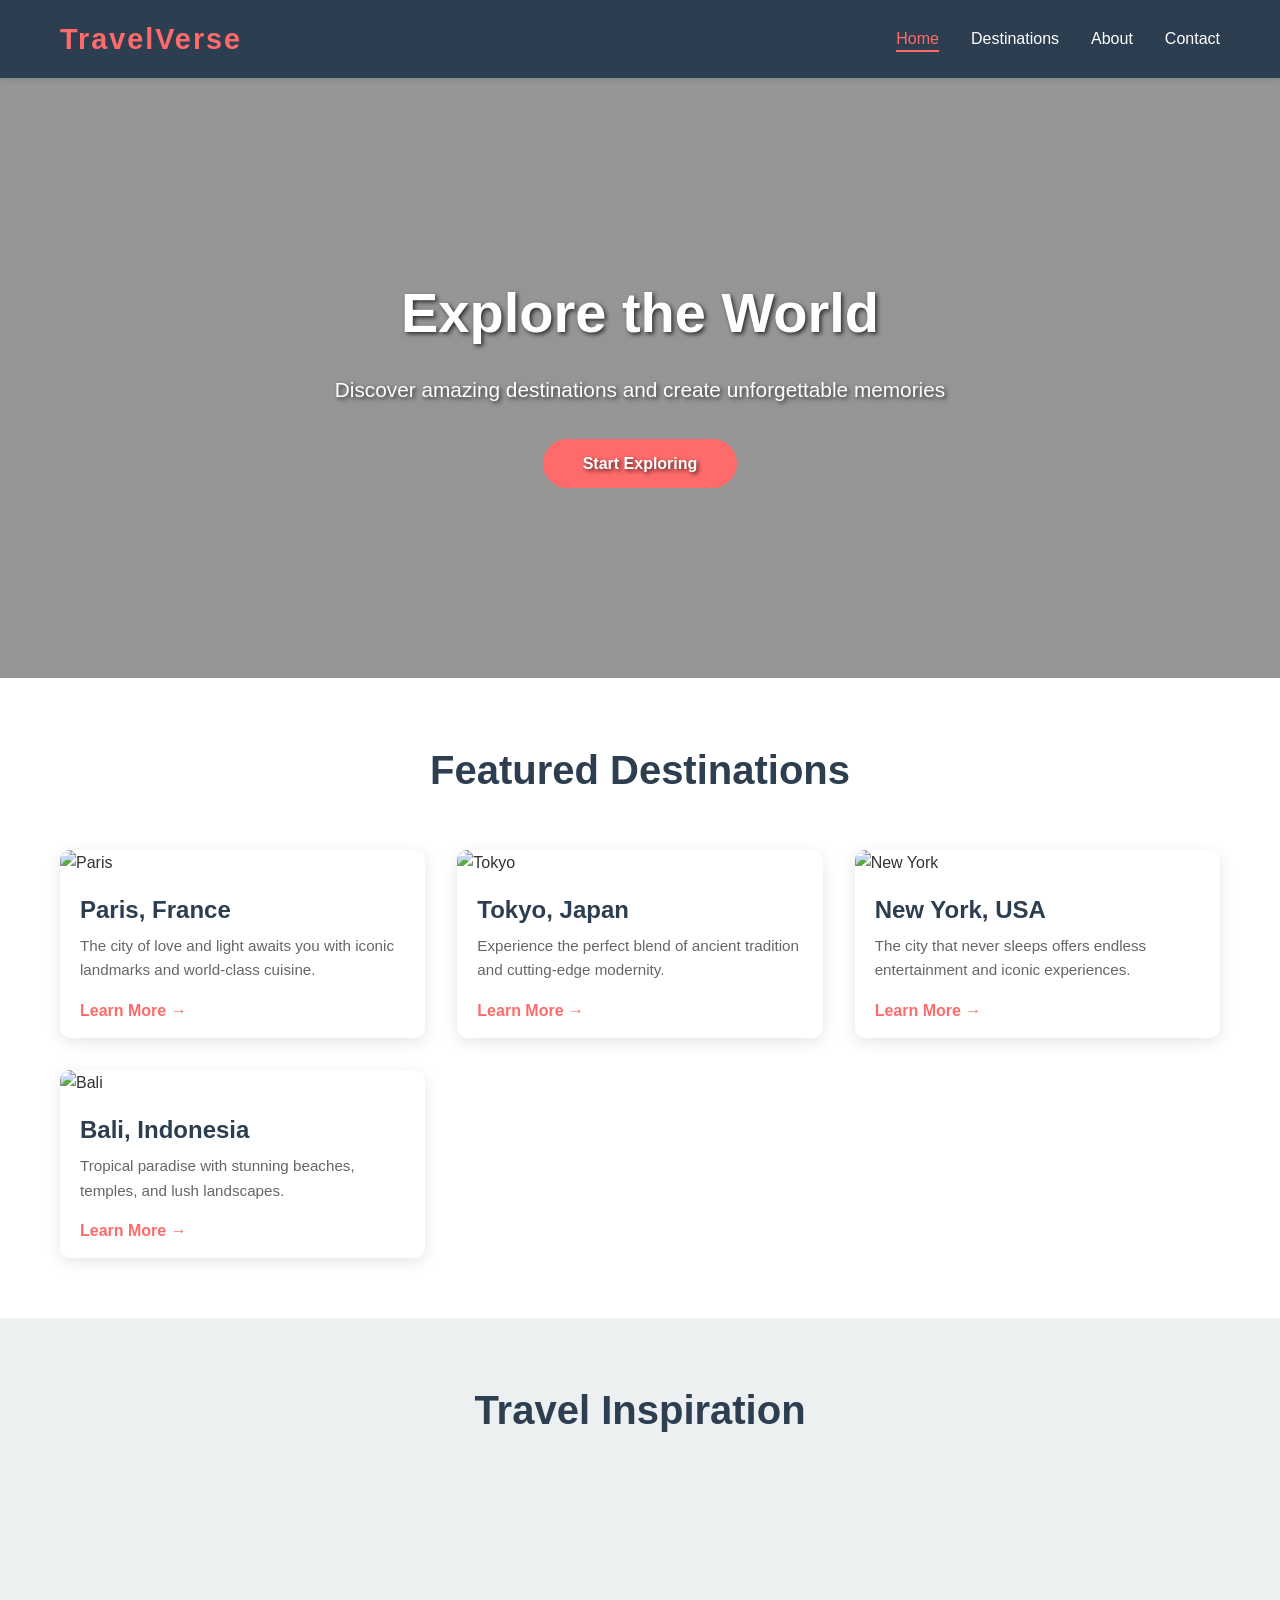
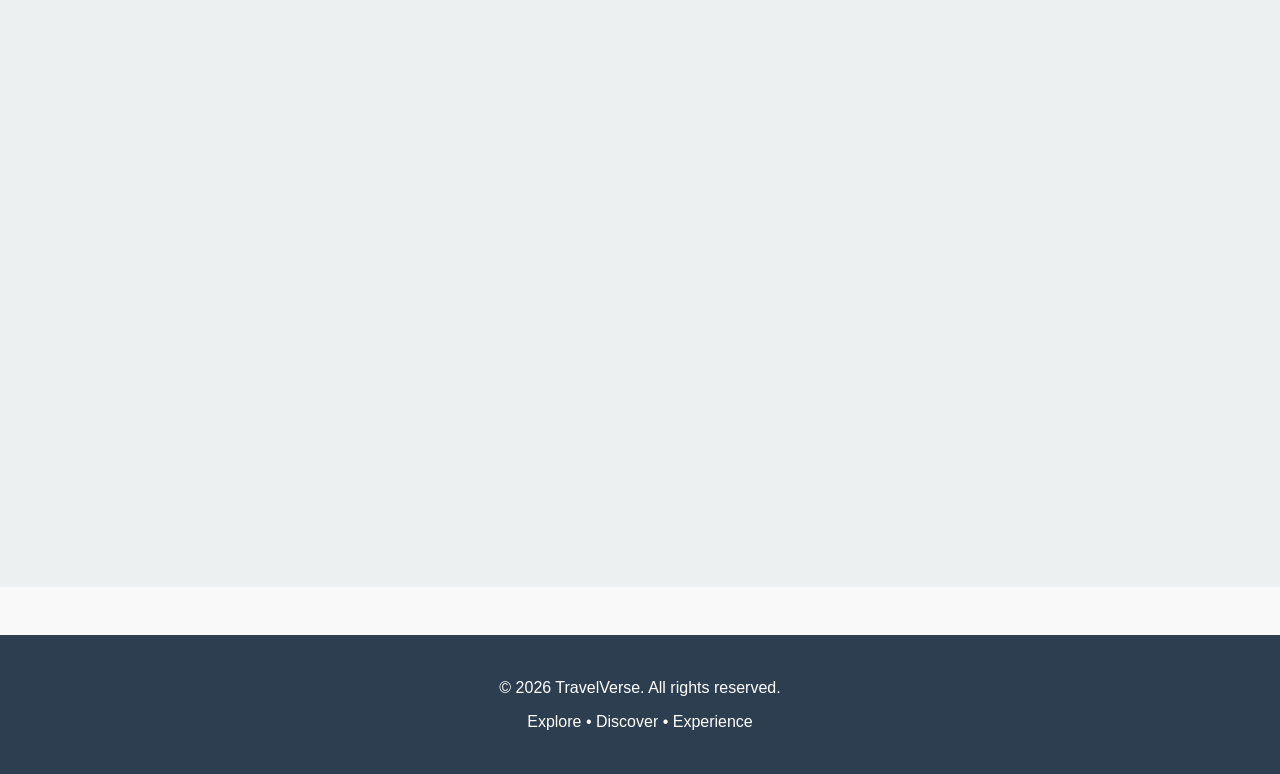
==== Index.html @ 32596ec9 "Add files via upload" ====
<!DOCTYPE html>
<html lang="en">
<head>
    <meta charset="UTF-8">
    <meta name="viewport" content="width=device-width, initial-scale=1.0">
    <meta name="description" content="Discover amazing travel destinations around the world. Plan your next adventure with us.">
    <meta name="keywords" content="travel, destinations, adventure, tourism">
    <meta name="author" content="Travel Website">
    <title>TravelVerse - Explore the World</title>
    <style>
        /* Global Styles */
        * {
            margin: 0;
            padding: 0;
            box-sizing: border-box;
        }

        :root {
            --primary-color: #FF6B6B;
            --secondary-color: #4ECDC4;
            --dark-color: #2c3e50;
            --light-color: #ecf0f1;
            --text-color: #333;
            --border-color: #ddd;
        }

        html {
            scroll-behavior: smooth;
        }

        body {
            font-family: 'Segoe UI', Tahoma, Geneva, Verdana, sans-serif;
            line-height: 1.6;
            color: var(--text-color);
            background-color: #f9f9f9;
        }

        .container {
            max-width: 1200px;
            margin: 0 auto;
            padding: 0 20px;
        }

        /* Navigation Bar */
        .navbar {
            background-color: var(--dark-color);
            padding: 1rem 0;
            position: sticky;
            top: 0;
            z-index: 100;
            box-shadow: 0 2px 5px rgba(0, 0, 0, 0.1);
        }

        .navbar .container {
            display: flex;
            justify-content: space-between;
            align-items: center;
        }

        .logo {
            color: var(--primary-color);
            font-size: 1.8rem;
            font-weight: bold;
            letter-spacing: 2px;
        }

        .nav-menu {
            display: flex;
            list-style: none;
            gap: 2rem;
        }

        .nav-menu a {
            color: white;
            text-decoration: none;
            font-weight: 500;
            position: relative;
            padding-bottom: 5px;
        }

        .nav-menu a:hover,
        .nav-menu a.active {
            color: var(--primary-color);
        }

        .nav-menu a::after {
            content: '';
            position: absolute;
            bottom: 0;
            left: 0;
            width: 0;
            height: 2px;
            background-color: var(--primary-color);
        }

        .nav-menu a:hover::after,
        .nav-menu a.active::after {
            width: 100%;
        }

        /* Hero Section */
        .hero {
            position: relative;
            height: 600px;
            overflow: hidden;
            display: flex;
            align-items: center;
            justify-content: center;
            background: linear-gradient(rgba(0, 0, 0, 0.4), rgba(0, 0, 0, 0.4)), url('https://images.unsplash.com/photo-1488646953014-85cb44e25828?w=1200&h=600&fit=crop') center/cover;
        }

        .hero-content {
            position: relative;
            z-index: 5;
            text-align: center;
            color: white;
            text-shadow: 2px 2px 4px rgba(0, 0, 0, 0.7);
        }

        .hero-content h1 {
            font-size: 3.5rem;
            margin-bottom: 1rem;
        }

        .hero-content p {
            font-size: 1.3rem;
            margin-bottom: 2rem;
        }

        .cta-button {
            display: inline-block;
            padding: 12px 40px;
            background-color: var(--primary-color);
            color: white;
            text-decoration: none;
            border-radius: 50px;
            font-weight: bold;
        }

        .cta-button:hover {
            background-color: #ff5252;
        }

        /* Featured Section */
        .featured {
            padding: 60px 0;
            background-color: white;
        }

        .featured h2 {
            text-align: center;
            font-size: 2.5rem;
            margin-bottom: 3rem;
            color: var(--dark-color);
        }

        .destination-grid {
            display: grid;
            grid-template-columns: repeat(auto-fit, minmax(280px, 1fr));
            gap: 2rem;
        }

        .destination-card {
            background: white;
            border-radius: 10px;
            overflow: hidden;
            box-shadow: 0 4px 15px rgba(0, 0, 0, 0.1);
            cursor: pointer;
        }

        .destination-card:hover {
            box-shadow: 0 8px 25px rgba(0, 0, 0, 0.2);
        }

        .destination-card img {
            width: 100%;
            height: 250px;
            object-fit: cover;
        }

        .destination-card h3 {
            padding: 15px 20px 5px;
            color: var(--dark-color);
            font-size: 1.5rem;
        }

        .destination-card p {
            padding: 0 20px;
            color: #666;
            font-size: 0.95rem;
        }

        .card-link {
            display: inline-block;
            padding: 15px 20px;
            color: var(--primary-color);
            text-decoration: none;
            font-weight: bold;
        }

        .card-link:hover {
            color: #ff5252;
        }

        /* Video Section */
        .video-section {
            padding: 60px 0;
            background-color: var(--light-color);
        }

        .video-section h2 {
            text-align: center;
            font-size: 2.5rem;
            margin-bottom: 2rem;
            color: var(--dark-color);
        }

        .video-container {
            position: relative;
            padding-bottom: 56.25%;
            height: 0;
            overflow: hidden;
            border-radius: 10px;
        }

        .video-container iframe {
            position: absolute;
            top: 0;
            left: 0;
            width: 100%;
            height: 100%;
        }

        /* Footer */
        footer {
            background-color: var(--dark-color);
            color: white;
            text-align: center;
            padding: 2rem 0;
            margin-top: 3rem;
        }

        footer p {
            margin: 0.5rem 0;
        }

        /* Responsive Design */
        @media (max-width: 768px) {
            .nav-menu {
                gap: 1rem;
            }

            .hero-content h1 {
                font-size: 2rem;
            }

            .hero-content p {
                font-size: 1rem;
            }

            .featured h2,
            .video-section h2 {
                font-size: 1.8rem;
            }
        }

        @media (max-width: 480px) {
            .nav-menu {
                flex-direction: column;
                gap: 0.5rem;
            }

            .hero {
                height: 400px;
            }

            .hero-content h1 {
                font-size: 1.5rem;
            }

            .destination-grid {
                grid-template-columns: 1fr;
            }
        }
    </style>
</head>
<body>
    <!-- Navigation -->
    <nav class="navbar">
        <div class="container">
            <div class="logo">TravelVerse</div>
            <ul class="nav-menu">
                <li><a href="./index.html" class="active">Home</a></li>
                <li><a href="./destinations.html">Destinations</a></li>
                <li><a href="./about.html">About</a></li>
                <li><a href="./contact.html">Contact</a></li>
            </ul>
        </div>
    </nav>

    <!-- Hero Section with Background Image -->
    <section class="hero">
        <div class="hero-content">
            <h1>Explore the World</h1>
            <p>Discover amazing destinations and create unforgettable memories</p>
            <a href="./destinations.html" class="cta-button">Start Exploring</a>
        </div>
    </section>

    <!-- Featured Destinations -->
    <section class="featured">
        <div class="container">
            <h2>Featured Destinations</h2>
            <div class="destination-grid">
                <div class="destination-card">
                    <img src="https://images.unsplash.com/photo-1502602898657-3e91760cbb34?w=400&h=300&fit=crop" alt="Paris">
                    <h3>Paris, France</h3>
                    <p>The city of love and light awaits you with iconic landmarks and world-class cuisine.</p>
                    <a href="./destinations.html#paris" class="card-link">Learn More →</a>
                </div>
                <div class="destination-card">
                    <img src="https://images.unsplash.com/photo-1506905925346-21bda4d32df4?w=400&h=300&fit=crop" alt="Tokyo">
                    <h3>Tokyo, Japan</h3>
                    <p>Experience the perfect blend of ancient tradition and cutting-edge modernity.</p>
                    <a href="./destinations.html#tokyo" class="card-link">Learn More →</a>
                </div>
                <div class="destination-card">
                    <img src="https://images.unsplash.com/photo-1560707303-4e980ce876ad?w=400&h=300&fit=crop" alt="New York">
                    <h3>New York, USA</h3>
                    <p>The city that never sleeps offers endless entertainment and iconic experiences.</p>
                    <a href="./destinations.html#newyork" class="card-link">Learn More →</a>
                </div>
                <div class="destination-card">
                    <img src="https://images.unsplash.com/photo-1537209617988-5f58a04f3150?w=400&h=300&fit=crop" alt="Bali">
                    <h3>Bali, Indonesia</h3>
                    <p>Tropical paradise with stunning beaches, temples, and lush landscapes.</p>
                    <a href="./destinations.html#bali" class="card-link">Learn More →</a>
                </div>
            </div>
        </div>
    </section>

    <!-- Video Section -->
    <section class="video-section">
        <div class="container">
            <h2>Travel Inspiration</h2>
            <div class="video-container">
                <iframe width="100%" height="400" src="https://www.youtube.com/embed/7KvN2XffLmY" title="World Travel Video" frameborder="0" allow="accelerometer; autoplay; clipboard-write; encrypted-media; gyroscope; picture-in-picture" allowfullscreen></iframe>
            </div>
        </div>
    </section>

    <!-- Footer -->
    <footer>
        <div class="container">
            <p>&copy; 2026 TravelVerse. All rights reserved.</p>
            <p>Explore • Discover • Experience</p>
        </div>
    </footer>

    <script src="./js/main.js"></script>
</body>
</html>
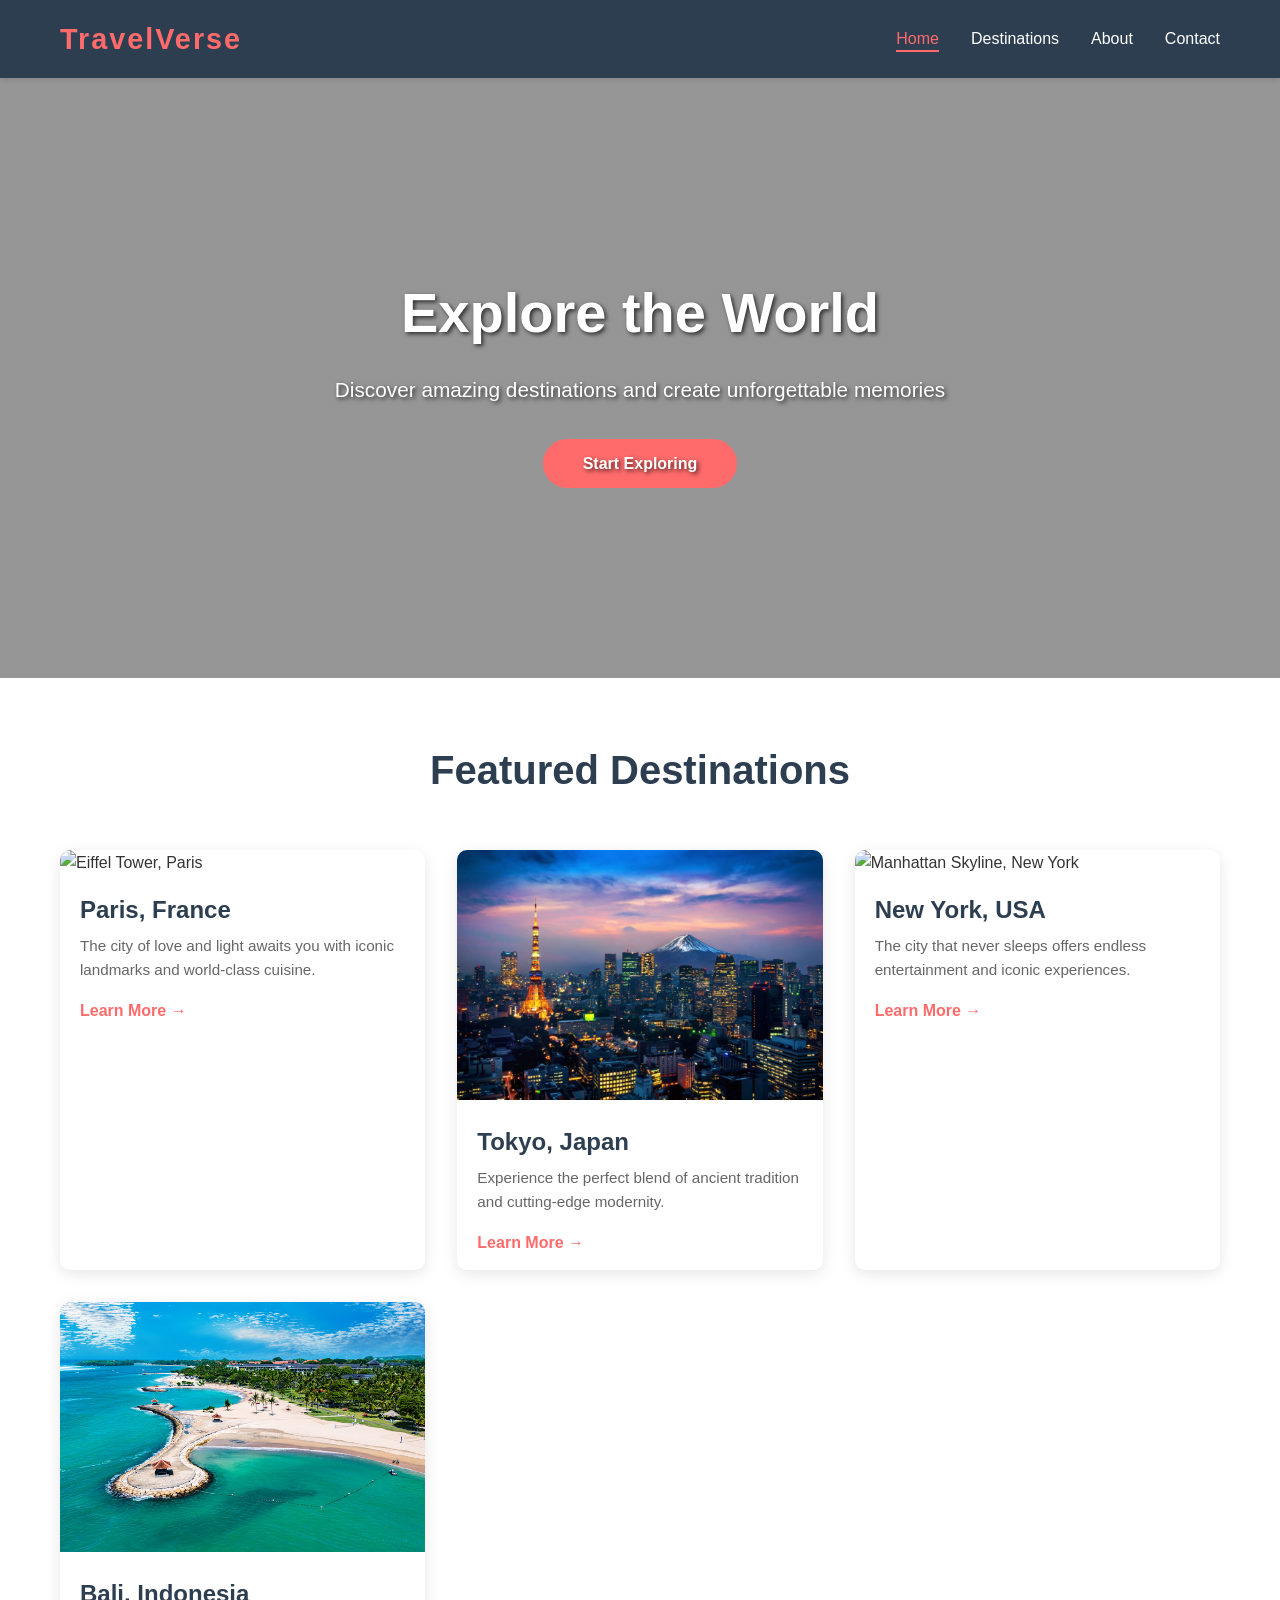
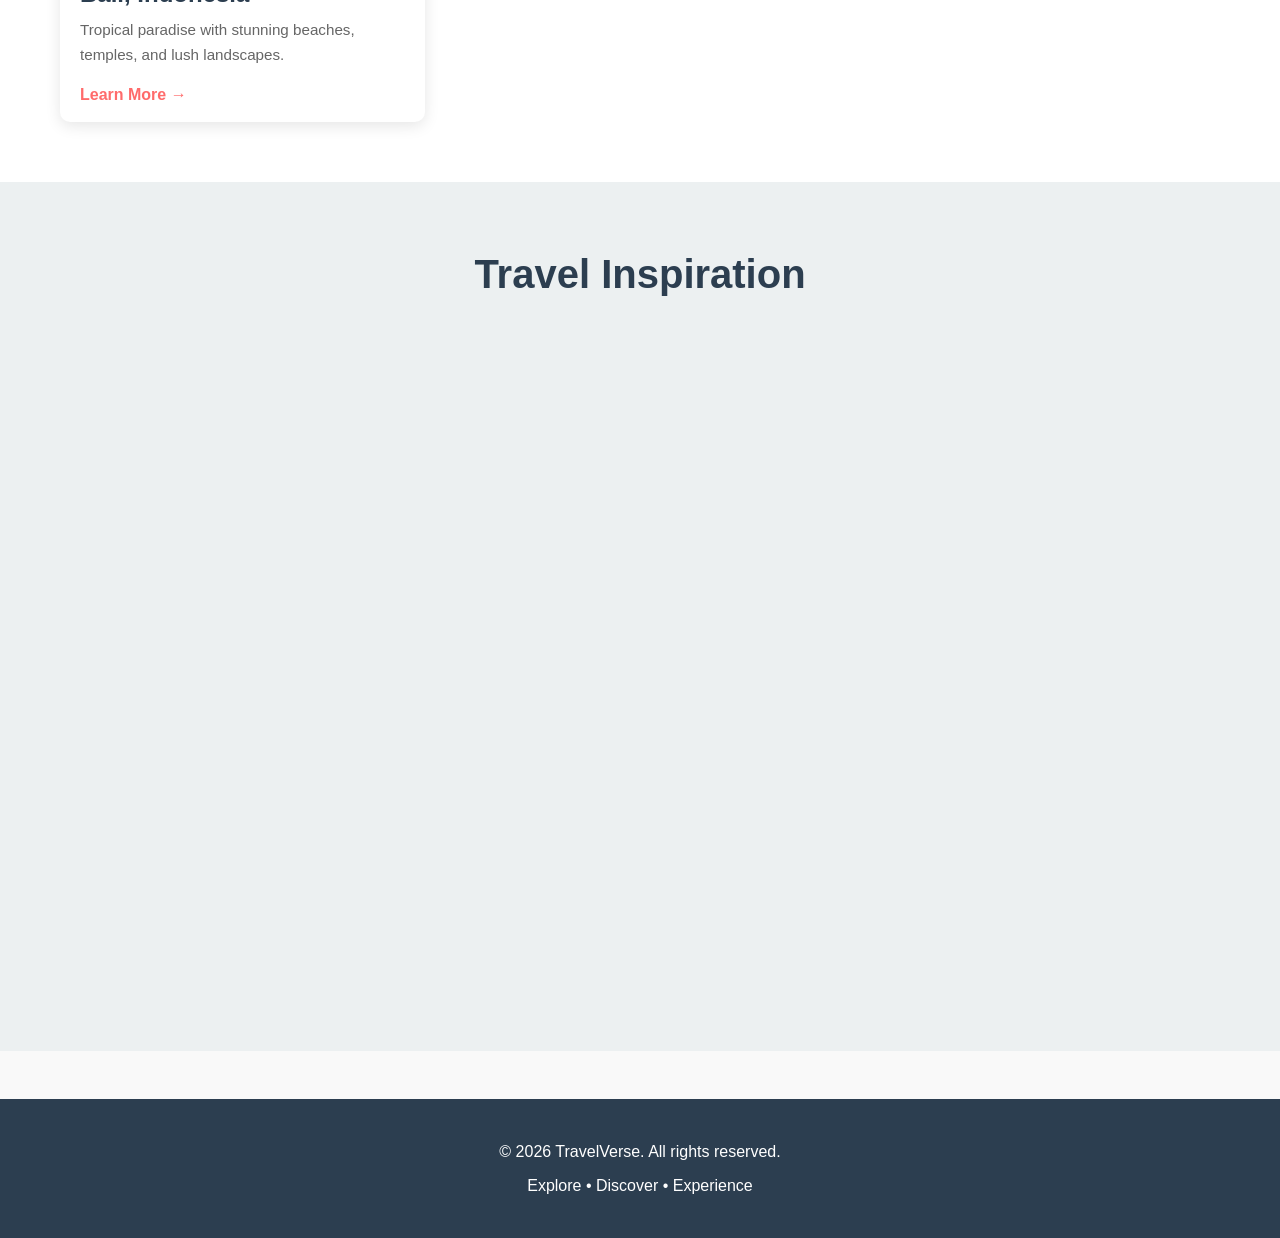
==== commit 5f2e0c0c: "Add files via upload" ====
--- a/Index.html
+++ b/Index.html
@@ -7,294 +7,24 @@
     <meta name="keywords" content="travel, destinations, adventure, tourism">
     <meta name="author" content="Travel Website">
     <title>TravelVerse - Explore the World</title>
-    <style>
-        /* Global Styles */
-        * {
-            margin: 0;
-            padding: 0;
-            box-sizing: border-box;
-        }
-
-        :root {
-            --primary-color: #FF6B6B;
-            --secondary-color: #4ECDC4;
-            --dark-color: #2c3e50;
-            --light-color: #ecf0f1;
-            --text-color: #333;
-            --border-color: #ddd;
-        }
-
-        html {
-            scroll-behavior: smooth;
-        }
-
-        body {
-            font-family: 'Segoe UI', Tahoma, Geneva, Verdana, sans-serif;
-            line-height: 1.6;
-            color: var(--text-color);
-            background-color: #f9f9f9;
-        }
-
-        .container {
-            max-width: 1200px;
-            margin: 0 auto;
-            padding: 0 20px;
-        }
-
-        /* Navigation Bar */
-        .navbar {
-            background-color: var(--dark-color);
-            padding: 1rem 0;
-            position: sticky;
-            top: 0;
-            z-index: 100;
-            box-shadow: 0 2px 5px rgba(0, 0, 0, 0.1);
-        }
-
-        .navbar .container {
-            display: flex;
-            justify-content: space-between;
-            align-items: center;
-        }
-
-        .logo {
-            color: var(--primary-color);
-            font-size: 1.8rem;
-            font-weight: bold;
-            letter-spacing: 2px;
-        }
-
-        .nav-menu {
-            display: flex;
-            list-style: none;
-            gap: 2rem;
-        }
-
-        .nav-menu a {
-            color: white;
-            text-decoration: none;
-            font-weight: 500;
-            position: relative;
-            padding-bottom: 5px;
-        }
-
-        .nav-menu a:hover,
-        .nav-menu a.active {
-            color: var(--primary-color);
-        }
-
-        .nav-menu a::after {
-            content: '';
-            position: absolute;
-            bottom: 0;
-            left: 0;
-            width: 0;
-            height: 2px;
-            background-color: var(--primary-color);
-        }
-
-        .nav-menu a:hover::after,
-        .nav-menu a.active::after {
-            width: 100%;
-        }
-
-        /* Hero Section */
-        .hero {
-            position: relative;
-            height: 600px;
-            overflow: hidden;
-            display: flex;
-            align-items: center;
-            justify-content: center;
-            background: linear-gradient(rgba(0, 0, 0, 0.4), rgba(0, 0, 0, 0.4)), url('https://images.unsplash.com/photo-1488646953014-85cb44e25828?w=1200&h=600&fit=crop') center/cover;
-        }
-
-        .hero-content {
-            position: relative;
-            z-index: 5;
-            text-align: center;
-            color: white;
-            text-shadow: 2px 2px 4px rgba(0, 0, 0, 0.7);
-        }
-
-        .hero-content h1 {
-            font-size: 3.5rem;
-            margin-bottom: 1rem;
-        }
-
-        .hero-content p {
-            font-size: 1.3rem;
-            margin-bottom: 2rem;
-        }
-
-        .cta-button {
-            display: inline-block;
-            padding: 12px 40px;
-            background-color: var(--primary-color);
-            color: white;
-            text-decoration: none;
-            border-radius: 50px;
-            font-weight: bold;
-        }
-
-        .cta-button:hover {
-            background-color: #ff5252;
-        }
-
-        /* Featured Section */
-        .featured {
-            padding: 60px 0;
-            background-color: white;
-        }
-
-        .featured h2 {
-            text-align: center;
-            font-size: 2.5rem;
-            margin-bottom: 3rem;
-            color: var(--dark-color);
-        }
-
-        .destination-grid {
-            display: grid;
-            grid-template-columns: repeat(auto-fit, minmax(280px, 1fr));
-            gap: 2rem;
-        }
-
-        .destination-card {
-            background: white;
-            border-radius: 10px;
-            overflow: hidden;
-            box-shadow: 0 4px 15px rgba(0, 0, 0, 0.1);
-            cursor: pointer;
-        }
-
-        .destination-card:hover {
-            box-shadow: 0 8px 25px rgba(0, 0, 0, 0.2);
-        }
-
-        .destination-card img {
-            width: 100%;
-            height: 250px;
-            object-fit: cover;
-        }
-
-        .destination-card h3 {
-            padding: 15px 20px 5px;
-            color: var(--dark-color);
-            font-size: 1.5rem;
-        }
-
-        .destination-card p {
-            padding: 0 20px;
-            color: #666;
-            font-size: 0.95rem;
-        }
-
-        .card-link {
-            display: inline-block;
-            padding: 15px 20px;
-            color: var(--primary-color);
-            text-decoration: none;
-            font-weight: bold;
-        }
-
-        .card-link:hover {
-            color: #ff5252;
-        }
-
-        /* Video Section */
-        .video-section {
-            padding: 60px 0;
-            background-color: var(--light-color);
-        }
-
-        .video-section h2 {
-            text-align: center;
-            font-size: 2.5rem;
-            margin-bottom: 2rem;
-            color: var(--dark-color);
-        }
-
-        .video-container {
-            position: relative;
-            padding-bottom: 56.25%;
-            height: 0;
-            overflow: hidden;
-            border-radius: 10px;
-        }
-
-        .video-container iframe {
-            position: absolute;
-            top: 0;
-            left: 0;
-            width: 100%;
-            height: 100%;
-        }
-
-        /* Footer */
-        footer {
-            background-color: var(--dark-color);
-            color: white;
-            text-align: center;
-            padding: 2rem 0;
-            margin-top: 3rem;
-        }
-
-        footer p {
-            margin: 0.5rem 0;
-        }
-
-        /* Responsive Design */
-        @media (max-width: 768px) {
-            .nav-menu {
-                gap: 1rem;
-            }
-
-            .hero-content h1 {
-                font-size: 2rem;
-            }
-
-            .hero-content p {
-                font-size: 1rem;
-            }
-
-            .featured h2,
-            .video-section h2 {
-                font-size: 1.8rem;
-            }
-        }
-
-        @media (max-width: 480px) {
-            .nav-menu {
-                flex-direction: column;
-                gap: 0.5rem;
-            }
-
-            .hero {
-                height: 400px;
-            }
-
-            .hero-content h1 {
-                font-size: 1.5rem;
-            }
-
-            .destination-grid {
-                grid-template-columns: 1fr;
-            }
-        }
-    </style>
+    <link rel="stylesheet" href="./css/style.css">
 </head>
 <body>
     <!-- Navigation -->
     <nav class="navbar">
         <div class="container">
             <div class="logo">TravelVerse</div>
-            <ul class="nav-menu">
+            <ul class="nav-menu" id="navMenu">
                 <li><a href="./index.html" class="active">Home</a></li>
                 <li><a href="./destinations.html">Destinations</a></li>
                 <li><a href="./about.html">About</a></li>
                 <li><a href="./contact.html">Contact</a></li>
             </ul>
+            <div class="hamburger" id="hamburger">
+                <span></span>
+                <span></span>
+                <span></span>
+            </div>
         </div>
     </nav>
 
@@ -313,25 +43,25 @@
             <h2>Featured Destinations</h2>
             <div class="destination-grid">
                 <div class="destination-card">
-                    <img src="https://images.unsplash.com/photo-1502602898657-3e91760cbb34?w=400&h=300&fit=crop" alt="Paris">
+                    <img src="https://images.unsplash.com/photo-1502602898657-3e91760cbb34?w=400&h=300&fit=crop" alt="Eiffel Tower, Paris">
                     <h3>Paris, France</h3>
                     <p>The city of love and light awaits you with iconic landmarks and world-class cuisine.</p>
                     <a href="./destinations.html#paris" class="card-link">Learn More →</a>
                 </div>
                 <div class="destination-card">
-                    <img src="https://images.unsplash.com/photo-1506905925346-21bda4d32df4?w=400&h=300&fit=crop" alt="Tokyo">
+                    <img src="tokyo.jpg" alt="Tokyo Tower, Japan">
                     <h3>Tokyo, Japan</h3>
                     <p>Experience the perfect blend of ancient tradition and cutting-edge modernity.</p>
                     <a href="./destinations.html#tokyo" class="card-link">Learn More →</a>
                 </div>
                 <div class="destination-card">
-                    <img src="https://images.unsplash.com/photo-1560707303-4e980ce876ad?w=400&h=300&fit=crop" alt="New York">
+                    <img src="https://images.unsplash.com/photo-1496442226666-8d4d0e62e6e9?w=400&h=300&fit=crop" alt="Manhattan Skyline, New York">
                     <h3>New York, USA</h3>
                     <p>The city that never sleeps offers endless entertainment and iconic experiences.</p>
                     <a href="./destinations.html#newyork" class="card-link">Learn More →</a>
                 </div>
                 <div class="destination-card">
-                    <img src="https://images.unsplash.com/photo-1537209617988-5f58a04f3150?w=400&h=300&fit=crop" alt="Bali">
+                    <img src="bali.jpg" alt="Bali Beach, Indonesia">
                     <h3>Bali, Indonesia</h3>
                     <p>Tropical paradise with stunning beaches, temples, and lush landscapes.</p>
                     <a href="./destinations.html#bali" class="card-link">Learn More →</a>
--- a/css/style.css
+++ b/css/style.css
@@ -0,0 +1,901 @@
+/* Global Styles */
+* {
+    margin: 0;
+    padding: 0;
+    box-sizing: border-box;
+}
+
+:root {
+    --primary-color: #FF6B6B;
+    --secondary-color: #4ECDC4;
+    --dark-color: #2c3e50;
+    --light-color: #ecf0f1;
+    --text-color: #333;
+    --border-color: #ddd;
+}
+
+html {
+    scroll-behavior: smooth;
+}
+
+body {
+    font-family: 'Segoe UI', Tahoma, Geneva, Verdana, sans-serif;
+    line-height: 1.6;
+    color: var(--text-color);
+    background-color: #f9f9f9;
+}
+
+.container {
+    max-width: 1200px;
+    margin: 0 auto;
+    padding: 0 20px;
+}
+
+/* Navigation Bar */
+.navbar {
+    background-color: var(--dark-color);
+    padding: 1rem 0;
+    position: sticky;
+    top: 0;
+    z-index: 100;
+    box-shadow: 0 2px 5px rgba(0, 0, 0, 0.1);
+}
+
+.navbar .container {
+    display: flex;
+    justify-content: space-between;
+    align-items: center;
+}
+
+.logo {
+    color: var(--primary-color);
+    font-size: 1.8rem;
+    font-weight: bold;
+    letter-spacing: 2px;
+}
+
+.nav-menu {
+    display: flex;
+    list-style: none;
+    gap: 2rem;
+}
+
+.nav-menu a {
+    color: white;
+    text-decoration: none;
+    font-weight: 500;
+    position: relative;
+    padding-bottom: 5px;
+    transition: color 0.3s ease;
+}
+
+.nav-menu a:hover,
+.nav-menu a.active {
+    color: var(--primary-color);
+}
+
+.nav-menu a::after {
+    content: '';
+    position: absolute;
+    bottom: 0;
+    left: 0;
+    width: 0;
+    height: 2px;
+    background-color: var(--primary-color);
+}
+
+.nav-menu a:hover::after,
+.nav-menu a.active::after {
+    width: 100%;
+}
+
+/* Hamburger Menu for Mobile */
+.hamburger {
+    display: none;
+    flex-direction: column;
+    cursor: pointer;
+}
+
+.hamburger span {
+    width: 25px;
+    height: 3px;
+    background-color: white;
+    margin: 5px 0;
+    transition: 0.3s;
+}
+
+/* Hero Section */
+.hero {
+    position: relative;
+    height: 600px;
+    overflow: hidden;
+    display: flex;
+    align-items: center;
+    justify-content: center;
+    background: linear-gradient(rgba(0, 0, 0, 0.4), rgba(0, 0, 0, 0.4)), url('https://images.unsplash.com/photo-1488646953014-85cb44e25828?w=1200&h=600&fit=crop') center/cover;
+}
+
+.hero-content {
+    position: relative;
+    z-index: 5;
+    text-align: center;
+    color: white;
+    text-shadow: 2px 2px 4px rgba(0, 0, 0, 0.7);
+}
+
+.hero-content h1 {
+    font-size: 3.5rem;
+    margin-bottom: 1rem;
+}
+
+.hero-content p {
+    font-size: 1.3rem;
+    margin-bottom: 2rem;
+}
+
+.cta-button {
+    display: inline-block;
+    padding: 12px 40px;
+    background-color: var(--primary-color);
+    color: white;
+    text-decoration: none;
+    border-radius: 50px;
+    font-weight: bold;
+    transition: all 0.3s ease;
+}
+
+.cta-button:hover {
+    background-color: #ff5252;
+    transform: translateY(-2px);
+    box-shadow: 0 5px 15px rgba(255, 107, 107, 0.3);
+}
+
+/* Featured Section */
+.featured {
+    padding: 60px 0;
+    background-color: white;
+}
+
+.featured h2 {
+    text-align: center;
+    font-size: 2.5rem;
+    margin-bottom: 3rem;
+    color: var(--dark-color);
+}
+
+.destination-grid {
+    display: grid;
+    grid-template-columns: repeat(auto-fit, minmax(280px, 1fr));
+    gap: 2rem;
+}
+
+.destination-card {
+    background: white;
+    border-radius: 10px;
+    overflow: hidden;
+    box-shadow: 0 4px 15px rgba(0, 0, 0, 0.1);
+    cursor: pointer;
+    transition: all 0.3s ease;
+}
+
+.destination-card:hover {
+    box-shadow: 0 8px 25px rgba(0, 0, 0, 0.2);
+    transform: translateY(-5px);
+}
+
+.destination-card img {
+    width: 100%;
+    height: 250px;
+    object-fit: cover;
+}
+
+.destination-card h3 {
+    padding: 15px 20px 5px;
+    color: var(--dark-color);
+    font-size: 1.5rem;
+}
+
+.destination-card p {
+    padding: 0 20px;
+    color: #666;
+    font-size: 0.95rem;
+}
+
+.card-link {
+    display: inline-block;
+    padding: 15px 20px;
+    color: var(--primary-color);
+    text-decoration: none;
+    font-weight: bold;
+    transition: color 0.3s ease;
+}
+
+.card-link:hover {
+    color: #ff5252;
+}
+
+/* Video Section */
+.video-section {
+    padding: 60px 0;
+    background-color: var(--light-color);
+}
+
+.video-section h2 {
+    text-align: center;
+    font-size: 2.5rem;
+    margin-bottom: 2rem;
+    color: var(--dark-color);
+}
+
+.video-container {
+    position: relative;
+    padding-bottom: 56.25%;
+    height: 0;
+    overflow: hidden;
+    border-radius: 10px;
+}
+
+.video-container iframe {
+    position: absolute;
+    top: 0;
+    left: 0;
+    width: 100%;
+    height: 100%;
+}
+
+/* Page Header */
+.page-header {
+    background: linear-gradient(135deg, var(--primary-color), var(--secondary-color));
+    color: white;
+    padding: 60px 0;
+    text-align: center;
+}
+
+.page-header h1 {
+    font-size: 2.5rem;
+    margin-bottom: 1rem;
+}
+
+.page-header p {
+    font-size: 1.1rem;
+}
+
+/* Destinations Section */
+.destinations-section {
+    padding: 60px 0;
+}
+
+.destination-list {
+    display: flex;
+    flex-direction: column;
+    gap: 3rem;
+}
+
+.destination-item {
+    display: grid;
+    grid-template-columns: 1fr 1fr;
+    gap: 2rem;
+    align-items: center;
+    background: white;
+    padding: 2rem;
+    border-radius: 10px;
+    box-shadow: 0 4px 15px rgba(0, 0, 0, 0.1);
+}
+
+.destination-item img {
+    width: 100%;
+    height: 350px;
+    object-fit: cover;
+    border-radius: 10px;
+}
+
+.destination-content h3 {
+    color: var(--primary-color);
+    font-size: 2rem;
+    margin-bottom: 1rem;
+}
+
+.destination-content p {
+    color: #666;
+    margin-bottom: 1.5rem;
+    line-height: 1.8;
+}
+
+.destination-content ul {
+    list-style: none;
+}
+
+.destination-content li {
+    padding: 8px 0;
+    color: #555;
+    border-bottom: 1px solid #eee;
+    font-size: 0.95rem;
+}
+
+/* Weather Section */
+.weather-section {
+    background: linear-gradient(135deg, var(--secondary-color), #00d4d4);
+    padding: 40px 0;
+    color: white;
+}
+
+.weather-section h2 {
+    text-align: center;
+    margin-bottom: 2rem;
+    font-size: 2rem;
+}
+
+.weather-search {
+    display: flex;
+    gap: 1rem;
+    justify-content: center;
+    margin-bottom: 2rem;
+    flex-wrap: wrap;
+    align-items: center;
+}
+
+.weather-search input,
+.weather-search button {
+    padding: 12px 20px;
+    border: none;
+    border-radius: 5px;
+    font-size: 1rem;
+}
+
+.weather-search input {
+    min-width: 250px;
+    background: white;
+    color: var(--text-color);
+}
+
+.weather-search button {
+    background: var(--primary-color);
+    color: white;
+    cursor: pointer;
+    font-weight: bold;
+    padding: 12px 30px;
+    transition: background 0.3s ease;
+}
+
+.weather-search button:hover {
+    background: #ff5252;
+}
+
+.weather-result {
+    text-align: center;
+    background: rgba(255, 255, 255, 0.1);
+    padding: 20px;
+    border-radius: 8px;
+    min-height: 80px;
+}
+
+/* About Section */
+.about-section {
+    padding: 60px 0;
+    background: white;
+}
+
+.about-content {
+    max-width: 900px;
+    margin: 0 auto;
+}
+
+.about-content h2 {
+    color: var(--primary-color);
+    font-size: 2rem;
+    margin: 2rem 0 1rem;
+    margin-top: 2rem;
+}
+
+.about-content p {
+    color: #555;
+    line-height: 1.8;
+    margin-bottom: 1rem;
+}
+
+.feature-list {
+    list-style: none;
+    margin: 2rem 0;
+}
+
+.feature-list li {
+    padding: 12px 0;
+    padding-left: 30px;
+    position: relative;
+    color: #555;
+}
+
+.feature-list li::before {
+    content: '✓';
+    position: absolute;
+    left: 0;
+    color: var(--secondary-color);
+    font-weight: bold;
+    font-size: 1.2rem;
+}
+
+.values-grid {
+    display: grid;
+    grid-template-columns: repeat(auto-fit, minmax(200px, 1fr));
+    gap: 2rem;
+    margin: 2rem 0;
+}
+
+.value-card {
+    background: linear-gradient(135deg, var(--light-color), white);
+    padding: 2rem;
+    border-radius: 10px;
+    text-align: center;
+    border-left: 4px solid var(--primary-color);
+}
+
+.value-card h3 {
+    color: var(--primary-color);
+    margin-bottom: 1rem;
+}
+
+.value-card p {
+    color: #666;
+    font-size: 0.95rem;
+}
+
+/* Contact Section */
+.contact-section {
+    padding: 60px 0;
+    background: white;
+}
+
+.contact-grid {
+    display: grid;
+    grid-template-columns: 1fr 1fr;
+    gap: 3rem;
+    align-items: start;
+}
+
+.contact-info h2 {
+    color: var(--primary-color);
+    font-size: 2rem;
+    margin-bottom: 1.5rem;
+}
+
+.contact-info p {
+    color: #666;
+    line-height: 1.8;
+    margin-bottom: 2rem;
+}
+
+.contact-details {
+    margin-top: 2rem;
+}
+
+.contact-item {
+    margin-bottom: 2rem;
+}
+
+.contact-item h3 {
+    color: var(--dark-color);
+    margin-bottom: 0.5rem;
+}
+
+.contact-item p {
+    color: #666;
+}
+
+/* Contact Form */
+.contact-form {
+    background: white;
+    padding: 2rem;
+    border-radius: 10px;
+    box-shadow: 0 4px 15px rgba(0, 0, 0, 0.1);
+}
+
+.form-group {
+    margin-bottom: 1.5rem;
+}
+
+.form-group label {
+    display: block;
+    margin-bottom: 0.5rem;
+    color: var(--dark-color);
+    font-weight: bold;
+}
+
+.form-group input,
+.form-group textarea,
+.form-group select {
+    width: 100%;
+    padding: 12px;
+    border: 1px solid var(--border-color);
+    border-radius: 5px;
+    font-family: inherit;
+    font-size: 1rem;
+}
+
+.form-group input:focus,
+.form-group textarea:focus,
+.form-group select:focus {
+    outline: none;
+    border-color: var(--primary-color);
+    box-shadow: 0 0 5px rgba(255, 107, 107, 0.3);
+}
+
+.form-group textarea {
+    resize: vertical;
+}
+
+.submit-btn {
+    width: 100%;
+    padding: 12px;
+    background-color: var(--primary-color);
+    color: white;
+    border: none;
+    border-radius: 5px;
+    font-size: 1rem;
+    font-weight: bold;
+    cursor: pointer;
+    transition: background 0.3s ease;
+}
+
+.submit-btn:hover {
+    background-color: #ff5252;
+}
+
+.error-message {
+    color: #d32f2f;
+    font-size: 0.85rem;
+    display: block;
+    margin-top: 5px;
+}
+
+.success-message {
+    color: #388e3c;
+    background-color: #c8e6c9;
+    padding: 10px;
+    border-radius: 5px;
+    margin-top: 1rem;
+    display: none;
+}
+
+.success-message.show {
+    display: block;
+}
+
+/* Footer */
+footer {
+    background-color: var(--dark-color);
+    color: white;
+    text-align: center;
+    padding: 2rem 0;
+    margin-top: 3rem;
+}
+
+footer p {
+    margin: 0.5rem 0;
+}
+
+/* Tablet Design (1024px and below) */
+@media (max-width: 1024px) {
+    .logo {
+        font-size: 1.5rem;
+    }
+
+    .nav-menu {
+        gap: 1.5rem;
+    }
+
+    .nav-menu a {
+        font-size: 0.95rem;
+    }
+
+    .hero {
+        height: 500px;
+    }
+
+    .hero-content h1 {
+        font-size: 2.8rem;
+    }
+
+    .featured h2,
+    .video-section h2,
+    .page-header h1 {
+        font-size: 2rem;
+    }
+
+    .destination-item {
+        gap: 1.5rem;
+        padding: 1.5rem;
+    }
+
+    .destination-content h3 {
+        font-size: 1.5rem;
+    }
+
+    .destination-item img {
+        height: 300px;
+    }
+}
+
+/* Mobile Design (768px and below) */
+@media (max-width: 768px) {
+    .container {
+        padding: 0 15px;
+    }
+
+    .logo {
+        font-size: 1.3rem;
+        letter-spacing: 1px;
+    }
+
+    .nav-menu {
+        position: absolute;
+        left: -100%;
+        top: 60px;
+        flex-direction: column;
+        background-color: var(--dark-color);
+        width: 100%;
+        text-align: center;
+        transition: 0.3s;
+        box-shadow: 0 10px 27px rgba(0, 0, 0, 0.05);
+        gap: 0;
+    }
+
+    .nav-menu.active {
+        left: 0;
+    }
+
+    .nav-menu a {
+        display: block;
+        padding: 1.5rem 0;
+        border-bottom: 1px solid rgba(255, 255, 255, 0.1);
+    }
+
+    .hamburger {
+        display: flex;
+    }
+
+    .hero {
+        height: 400px;
+    }
+
+    .hero-content h1 {
+        font-size: 2rem;
+    }
+
+    .hero-content p {
+        font-size: 1rem;
+    }
+
+    .cta-button {
+        padding: 10px 30px;
+        font-size: 0.9rem;
+    }
+
+    .featured {
+        padding: 40px 0;
+    }
+
+    .featured h2 {
+        font-size: 1.8rem;
+        margin-bottom: 2rem;
+    }
+
+    .destination-grid {
+        grid-template-columns: 1fr;
+        gap: 1.5rem;
+    }
+
+    .destination-card img {
+        height: 200px;
+    }
+
+    .page-header {
+        padding: 40px 0;
+    }
+
+    .page-header h1 {
+        font-size: 1.8rem;
+    }
+
+    .page-header p {
+        font-size: 1rem;
+    }
+
+    .destination-item {
+        grid-template-columns: 1fr;
+        gap: 1.5rem;
+        padding: 1.5rem;
+    }
+
+    .destination-item img {
+        height: 250px;
+    }
+
+    .destination-content h3 {
+        font-size: 1.3rem;
+    }
+
+    .destination-content p {
+        font-size: 0.95rem;
+    }
+
+    .destination-content li {
+        font-size: 0.9rem;
+    }
+
+    .weather-section {
+        padding: 30px 0;
+    }
+
+    .weather-section h2 {
+        font-size: 1.5rem;
+        margin-bottom: 1.5rem;
+    }
+
+    .weather-search {
+        flex-direction: column;
+        gap: 0.8rem;
+    }
+
+    .weather-search input {
+        min-width: unset;
+        width: 100%;
+    }
+
+    .weather-search button {
+        width: 100%;
+    }
+
+    .video-section {
+        padding: 40px 0;
+    }
+
+    .video-section h2 {
+        font-size: 1.8rem;
+    }
+
+    .contact-grid {
+        grid-template-columns: 1fr;
+    }
+
+    footer {
+        padding: 1.5rem 0;
+    }
+
+    footer p {
+        font-size: 0.9rem;
+    }
+}
+
+/* Small Mobile Design (480px and below) */
+@media (max-width: 480px) {
+    .container {
+        padding: 0 12px;
+    }
+
+    .logo {
+        font-size: 1.1rem;
+    }
+
+    .hero {
+        height: 300px;
+    }
+
+    .hero-content h1 {
+        font-size: 1.5rem;
+        margin-bottom: 0.5rem;
+    }
+
+    .hero-content p {
+        font-size: 0.9rem;
+        margin-bottom: 1rem;
+    }
+
+    .cta-button {
+        padding: 10px 25px;
+        font-size: 0.85rem;
+    }
+
+    .featured {
+        padding: 30px 0;
+    }
+
+    .featured h2 {
+        font-size: 1.5rem;
+        margin-bottom: 1.5rem;
+    }
+
+    .destination-card h3 {
+        font-size: 1.2rem;
+        padding: 12px 15px 3px;
+    }
+
+    .destination-card p {
+        padding: 0 15px;
+        font-size: 0.85rem;
+    }
+
+    .card-link {
+        padding: 12px 15px;
+        font-size: 0.9rem;
+    }
+
+    .page-header {
+        padding: 30px 0;
+    }
+
+    .page-header h1 {
+        font-size: 1.5rem;
+        margin-bottom: 0.5rem;
+    }
+
+    .page-header p {
+        font-size: 0.9rem;
+    }
+
+    .destinations-section {
+        padding: 30px 0;
+    }
+
+    .destination-item {
+        gap: 1rem;
+        padding: 1rem;
+        margin-bottom: 1rem;
+    }
+
+    .destination-item img {
+        height: 200px;
+    }
+
+    .destination-content h3 {
+        font-size: 1.2rem;
+        margin-bottom: 0.8rem;
+    }
+
+    .destination-content p {
+        font-size: 0.9rem;
+        margin-bottom: 1rem;
+    }
+
+    .destination-content li {
+        padding: 5px 0;
+        font-size: 0.85rem;
+    }
+
+    .weather-section h2 {
+        font-size: 1.3rem;
+    }
+
+    .weather-search input,
+    .weather-search button {
+        padding: 10px 15px;
+        font-size: 0.9rem;
+    }
+
+    .video-section h2 {
+        font-size: 1.5rem;
+    }
+
+    .destination-grid {
+        gap: 1rem;
+    }
+
+    .about-content h2 {
+        font-size: 1.5rem;
+    }
+
+    .contact-info h2 {
+        font-size: 1.5rem;
+    }
+
+    .contact-form {
+        padding: 1rem;
+    }
+
+    footer {
+        padding: 1rem 0;
+    }
+
+    footer p {
+        font-size: 0.8rem;
+    }
+}
